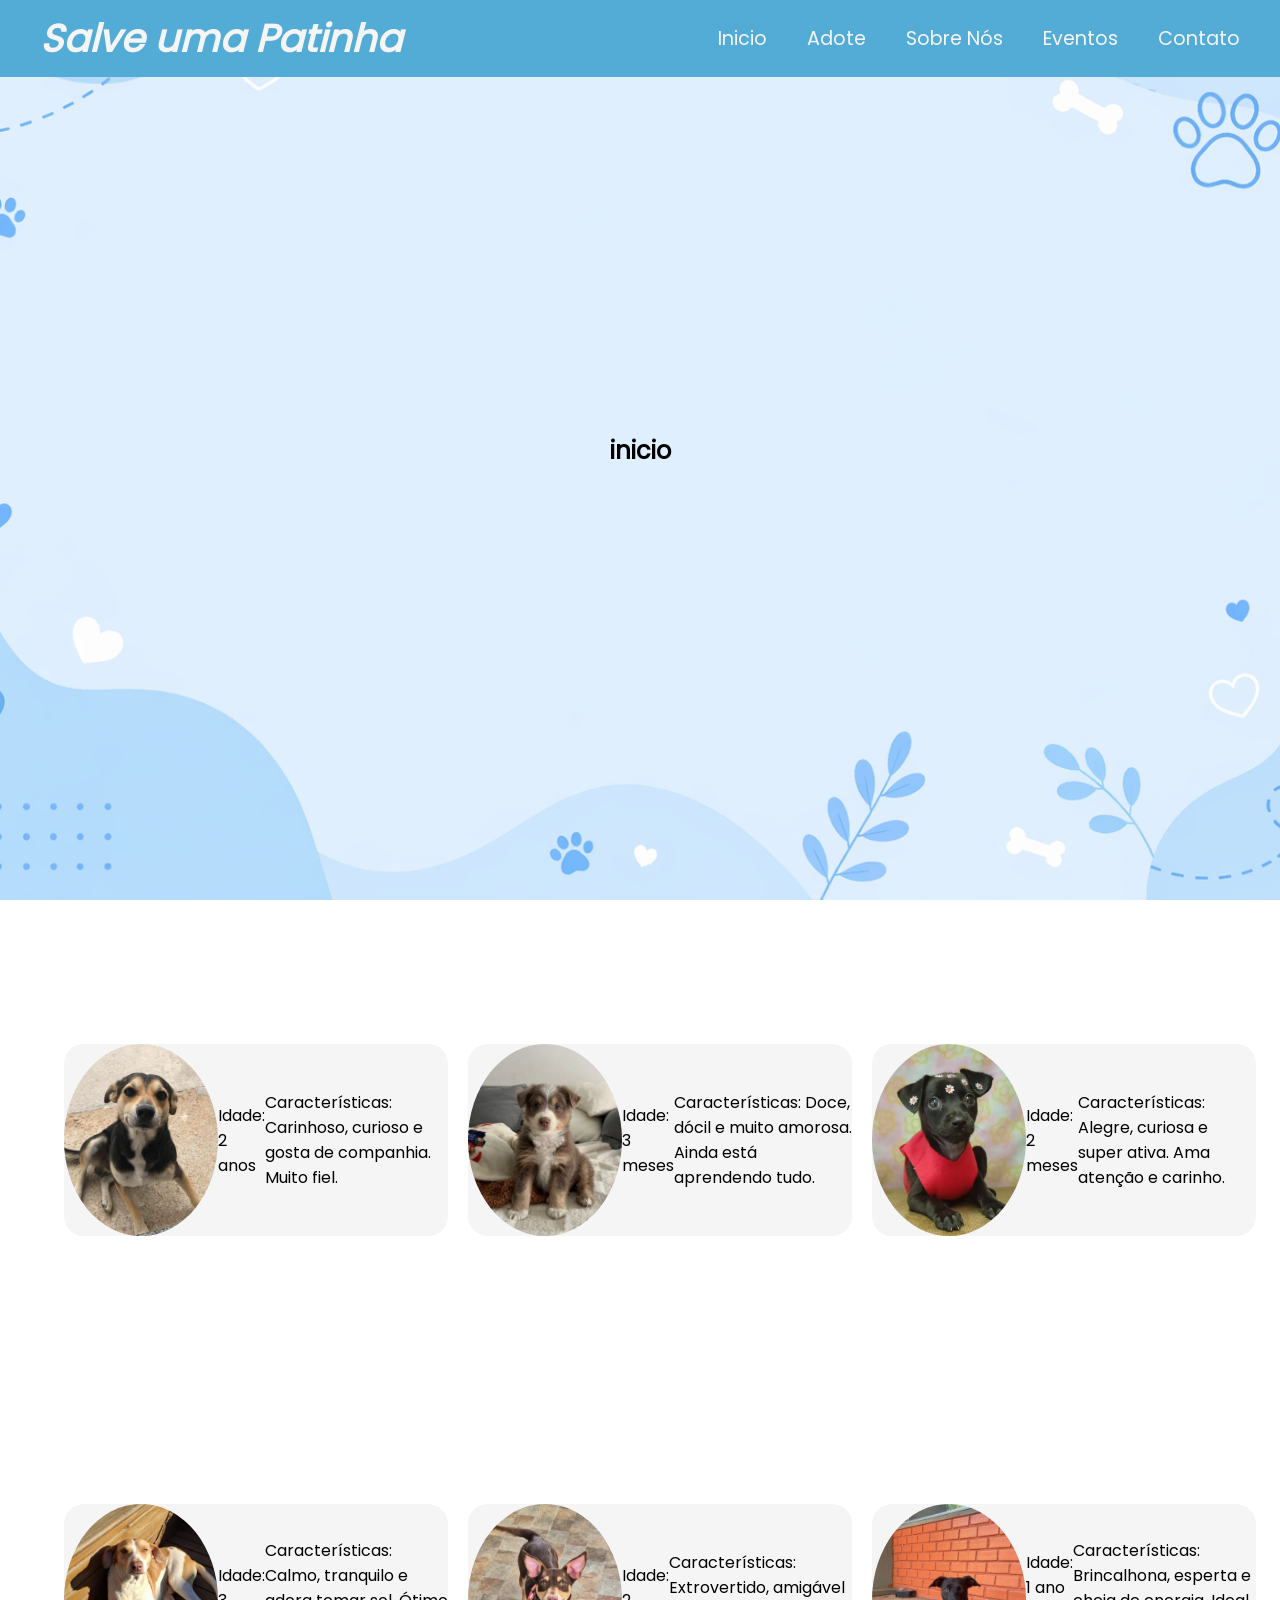
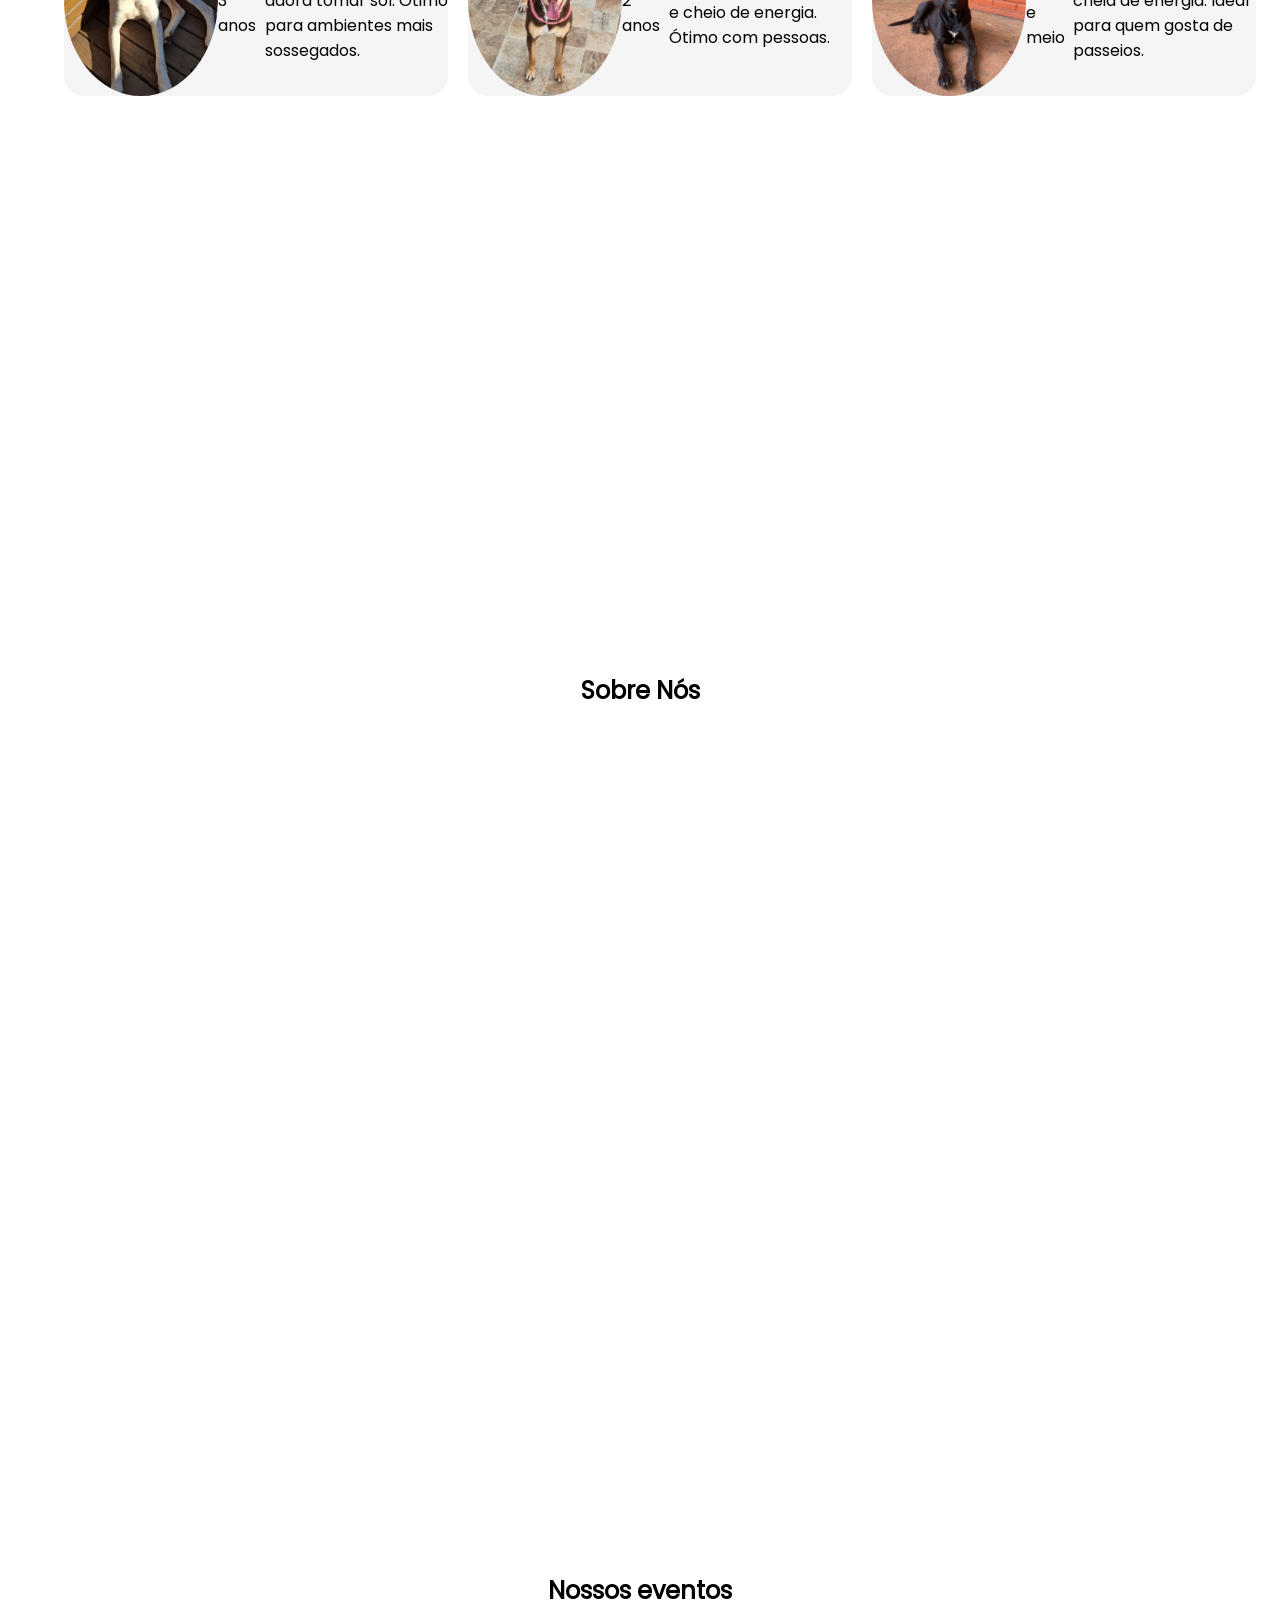
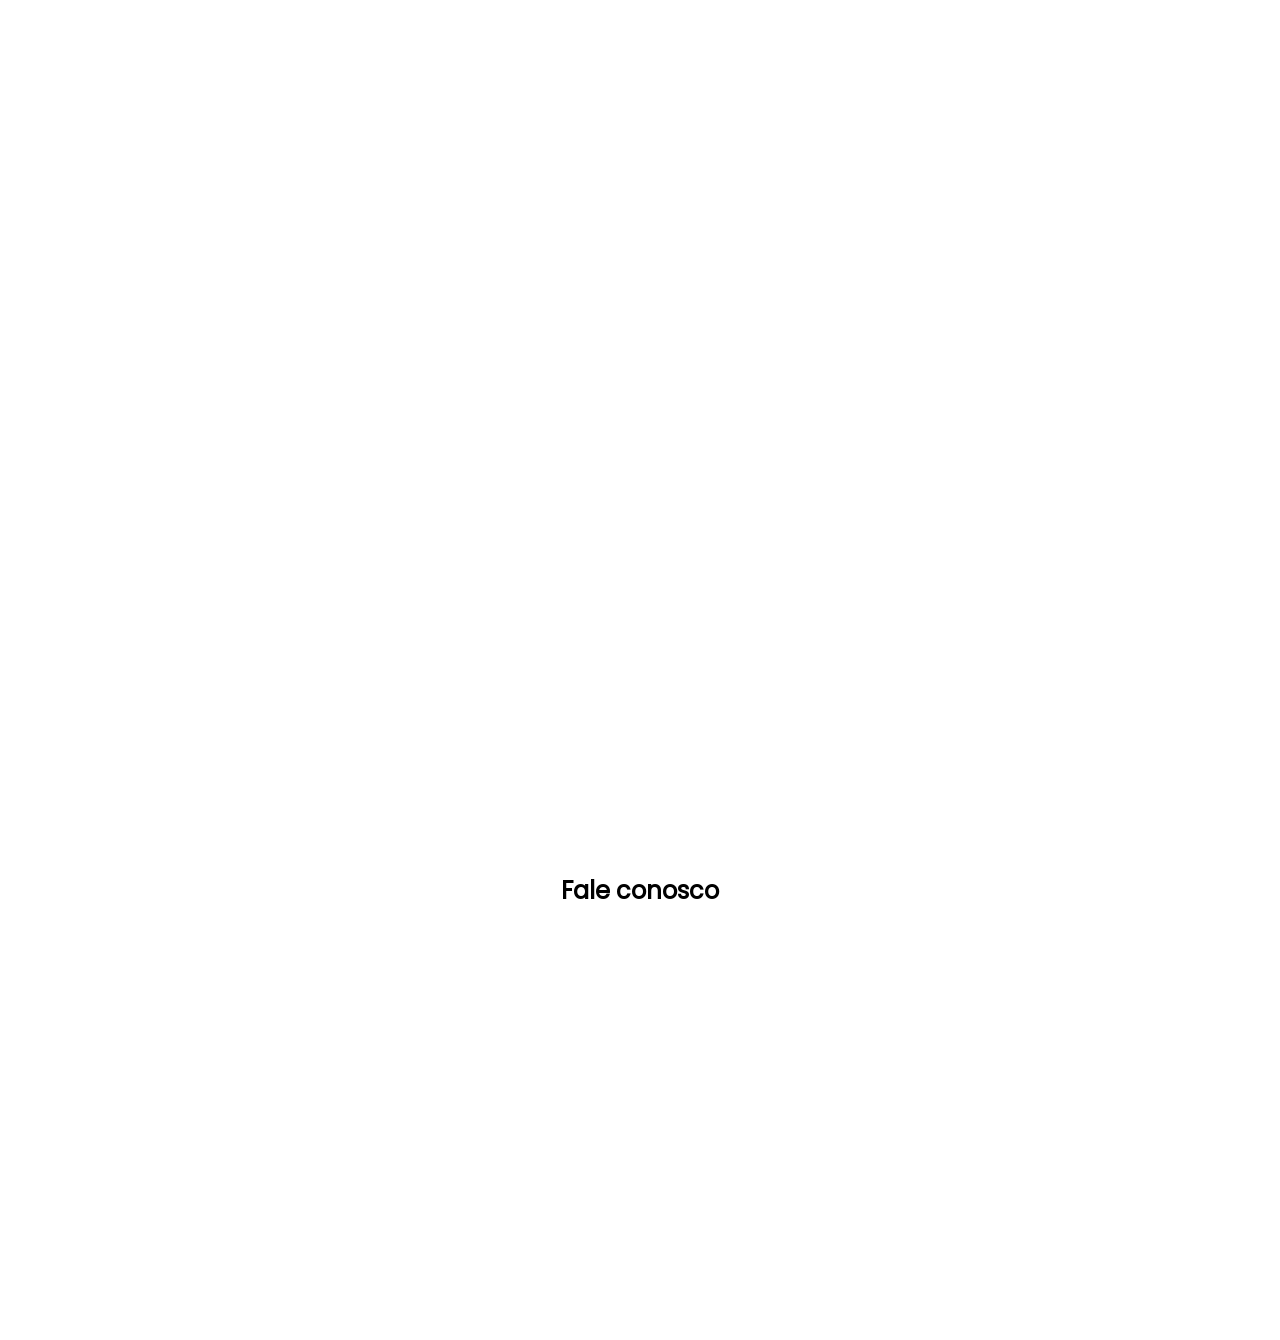
==== index.html @ a4d35fbe "primeiro commit" ====
<!DOCTYPE html>
<html lang="en">

<head>
    <meta charset="UTF-8">
    <meta name="viewport" content="width=device-width, initial-scale=1.0">
    <title>Salve uma Patinha</title>
    <link rel="stylesheet" href="style.css">
</head>

<body>
    <!--Menu de Navegação-->
    <nav>
        <div class="logo">
            <a href="#inicio">Salve uma Patinha</a>
        </div>
        <ul>
            <li><a href="#inicio">Inicio</a></li>
            <li><a href="#adote">Adote</a></li>
            <li><a href="#sobre">Sobre Nós</a></li>
            <li><a href="#eventos">Eventos</a></li>
            <li><a href="#contato">Contato</a></li>
        </ul>

    </nav>

    <!--Principal-->
    <main>
        <div class="inicio" id="inicio">
            <h2>inicio</h2>
        </div>

        <div class="adote" id="adote">
            <div class="animal"><img src="imagens/Max.jpeg" alt="Foto do animal">
                <p>Idade: 2 anos</p>
                <p>Características: Carinhoso, curioso e gosta de companhia. Muito fiel.</p>
            </div>

            <div class="animal"><img src="imagens/Mel.jpeg" alt="Foto do animal">
                <p>Idade: 3 meses</p>
                <p>Características: Doce, dócil e muito amorosa. Ainda está aprendendo tudo.</p>
            </div>

            <div class="animal"><img src="imagens/Nina.jpeg" alt="Foto do animal">
                <p>Idade: 2 meses</p>
                <p>Características: Alegre, curiosa e super ativa. Ama atenção e carinho.</p>
            </div>

            <div class="animal"><img src="imagens/Thor.jpeg" alt="Foto do animal">
                <p>Idade: 3 anos</p>
                <p>Características: Calmo, tranquilo e adora tomar sol. Ótimo para ambientes mais sossegados.</p>
            </div>

            <div class="animal"><img src="imagens/Bob.jpeg" alt="Foto do animal">
                <p>Idade: 2 anos</p>
                <p>Características: Extrovertido, amigável e cheio de energia. Ótimo com pessoas.</p>
            </div>

            <div class="animal"><img src="imagens/Luna.jpeg" alt="Foto do animal">
                <p>Idade: 1 ano e meio</p>
                <p>Características: Brincalhona, esperta e cheia de energia. Ideal para quem gosta de passeios.</p>
            </div>

        </div>

        <div class="sobre" id="sobre">
            <h2>Sobre Nós</h2>
        </div>

        <div class="eventos" id="eventos">
            <h2>Nossos eventos</h2>
        </div>

        <div class="contato" id="contato">
            <h2>Fale conosco</h2>
        </div>
    </main>
</body>

</html>
---- style.css ----
* {
    margin: 0;
    padding: 0;
    box-sizing: border-box;
}

@font-face {
    font-family: "Poppins";
    src: url(Poppins/Poppins-Regular.ttf);
}


@media (max-width: 600px) {

    nav,
    article {
        width: 100%;
        height: auto;
    }
}

html {
    scroll-behavior: smooth;
}


body {
    background-image: url(imagens/fundo.png);
    background-repeat: no-repeat;
    background-position: center;
    background-attachment: fixed;
    background-size: cover;
    scroll-behavior: smooth;
    font-family: "Poppins";
}

/*Menu de Navegação*/
.inicio,
.adote,
.sobre,
.eventos,
.contato {
    width: 100%;
    height: 100vh;
    display: flex;
    justify-content: center;
    align-items: center;
}

nav {
    width: 100%;
    display: flex;
    align-items: center;
    justify-content: space-between;
    position: fixed;
    background-color: rgb(82, 172, 214);
}

nav .logo {
    font-size: xx-large;
    font-weight: bold;
    font-style: italic;
    margin: 10px 20px;
    color: whitesmoke;

    a:hover {
        background-color: rgb(82, 172, 214);
    }
}

nav ul {
    margin: 10px 20px;
    list-style: none;
    display: flex;
}

nav a {
    padding: 5px 20px;
    text-decoration: none;
    font-size: larger;
    border-radius: 50px;
    color: whitesmoke;
}

nav a:hover {
    background-color: rgba(106, 208, 255, 0.616);
}

/*Página de adoção*/
.adote {
    display: flex;
    flex-flow: row wrap;
    justify-content: center;
    align-items: center;
    margin: 20px;
    gap: 20px;
}

.animal {
    display: flex;
    align-items: center;
    justify-content: center;
    width: 30%;
    height: auto;
    background-color: whitesmoke;
    border-radius: 20px;

    img {
        width: 40%;
        border-radius: 50%;

    }
}
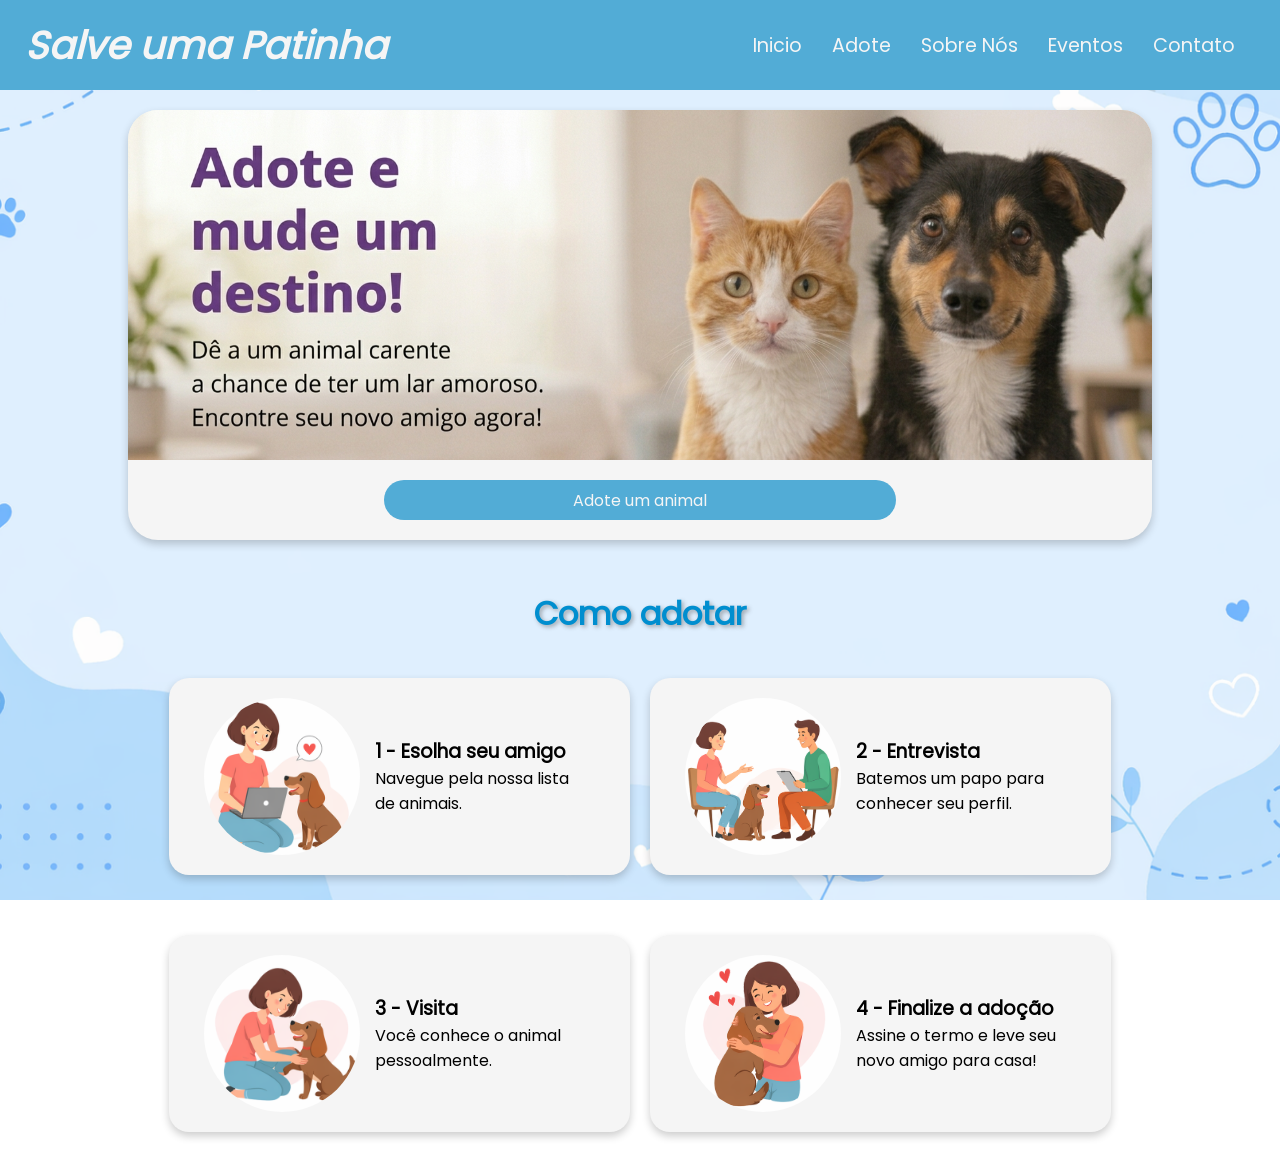
==== commit 46df9a2d: "Página inicial (cards de como adotar) e css" ====
--- a/index.html
+++ b/index.html
@@ -1,5 +1,5 @@
 <!DOCTYPE html>
-<html lang="en">
+<html lang="pt-br">
 
 <head>
     <meta charset="UTF-8">
@@ -12,67 +12,64 @@
     <!--Menu de Navegação-->
     <nav>
         <div class="logo">
-            <a href="#inicio">Salve uma Patinha</a>
+            <a href="index.html">Salve uma Patinha</a>
         </div>
         <ul>
-            <li><a href="#inicio">Inicio</a></li>
-            <li><a href="#adote">Adote</a></li>
-            <li><a href="#sobre">Sobre Nós</a></li>
-            <li><a href="#eventos">Eventos</a></li>
-            <li><a href="#contato">Contato</a></li>
+            <li><a href="index.html">Inicio</a></li>
+            <li><a href="adote.html">Adote</a></li>
+            <li><a href="sobre.html">Sobre Nós</a></li>
+            <li><a href="eventos.html">Eventos</a></li>
+            <li><a href="contato.html">Contato</a></li>
         </ul>
 
     </nav>
 
     <!--Principal-->
     <main>
-        <div class="inicio" id="inicio">
-            <h2>inicio</h2>
-        </div>
+        <div class="container">
+            <div class="capa">
+                <img src="imagens/Capa.png" alt="imagem de adoção">
 
-        <div class="adote" id="adote">
-            <div class="animal"><img src="imagens/Max.jpeg" alt="Foto do animal">
-                <p>Idade: 2 anos</p>
-                <p>Características: Carinhoso, curioso e gosta de companhia. Muito fiel.</p>
+                <a href="adote.html">Adote um animal</a>
             </div>
 
-            <div class="animal"><img src="imagens/Mel.jpeg" alt="Foto do animal">
-                <p>Idade: 3 meses</p>
-                <p>Características: Doce, dócil e muito amorosa. Ainda está aprendendo tudo.</p>
+            <!--Explicação de como adotar-->
+            <div class="como-adotar">
+                <h1 class="como-adotar-titulo">Como adotar</h1>
+
+                <div class="card">
+                    <img src="imagens/escolha-seu-amigo.png" alt="pessoa procurando um animal para adotar">
+                    <div class="card-texto">
+                        <h3>1 - Esolha seu amigo</h3>
+                        <p>Navegue pela nossa lista de animais.
+                    </div>
+                    <p>
+                </div>
+
+                <div class="card">
+                    <img src="imagens/entrevista.png" alt="pessoa sendo entrevistada para adotar um animal">
+                    <div class="card-texto">
+                        <h3>2 - Entrevista</h3>
+                        <p>Batemos um papo para conhecer seu perfil.</p>
+                    </div>
+                </div>
+
+                <div class="card">
+                    <img src="imagens/visita.png" alt="pessoa visitando animal que pretende adotar">
+                    <div class="card-texto">
+                        <h3>3 - Visita</h3>
+                        <p>Você conhece o animal pessoalmente.</p>
+                    </div>
+                </div>
+
+                <div class="card">
+                    <img src="imagens/finalize-adocao.png" alt="pessoa com seu animal adotado">
+                    <div class="card-texto">
+                        <h3>4 - Finalize a adoção</h3>
+                        <p>Assine o termo e leve seu novo amigo para casa!</p>
+                    </div>
+                </div>
             </div>
-
-            <div class="animal"><img src="imagens/Nina.jpeg" alt="Foto do animal">
-                <p>Idade: 2 meses</p>
-                <p>Características: Alegre, curiosa e super ativa. Ama atenção e carinho.</p>
-            </div>
-
-            <div class="animal"><img src="imagens/Thor.jpeg" alt="Foto do animal">
-                <p>Idade: 3 anos</p>
-                <p>Características: Calmo, tranquilo e adora tomar sol. Ótimo para ambientes mais sossegados.</p>
-            </div>
-
-            <div class="animal"><img src="imagens/Bob.jpeg" alt="Foto do animal">
-                <p>Idade: 2 anos</p>
-                <p>Características: Extrovertido, amigável e cheio de energia. Ótimo com pessoas.</p>
-            </div>
-
-            <div class="animal"><img src="imagens/Luna.jpeg" alt="Foto do animal">
-                <p>Idade: 1 ano e meio</p>
-                <p>Características: Brincalhona, esperta e cheia de energia. Ideal para quem gosta de passeios.</p>
-            </div>
-
-        </div>
-
-        <div class="sobre" id="sobre">
-            <h2>Sobre Nós</h2>
-        </div>
-
-        <div class="eventos" id="eventos">
-            <h2>Nossos eventos</h2>
-        </div>
-
-        <div class="contato" id="contato">
-            <h2>Fale conosco</h2>
         </div>
     </main>
 </body>
--- a/style.css
+++ b/style.css
@@ -8,21 +8,6 @@
     font-family: "Poppins";
     src: url(Poppins/Poppins-Regular.ttf);
 }
-
-
-@media (max-width: 600px) {
-
-    nav,
-    article {
-        width: 100%;
-        height: auto;
-    }
-}
-
-html {
-    scroll-behavior: smooth;
-}
-
 
 body {
     background-image: url(imagens/fundo.png);
@@ -30,7 +15,6 @@
     background-position: center;
     background-attachment: fixed;
     background-size: cover;
-    scroll-behavior: smooth;
     font-family: "Poppins";
 }
 
@@ -41,7 +25,7 @@
 .eventos,
 .contato {
     width: 100%;
-    height: 100vh;
+    min-height: 100vh;
     display: flex;
     justify-content: center;
     align-items: center;
@@ -49,10 +33,11 @@
 
 nav {
     width: 100%;
+    height: 10vh;
     display: flex;
     align-items: center;
     justify-content: space-between;
-    position: fixed;
+    padding: 10px;
     background-color: rgb(82, 172, 214);
 }
 
@@ -60,22 +45,18 @@
     font-size: xx-large;
     font-weight: bold;
     font-style: italic;
-    margin: 10px 20px;
     color: whitesmoke;
-
-    a:hover {
-        background-color: rgb(82, 172, 214);
-    }
 }
 
 nav ul {
     margin: 10px 20px;
     list-style: none;
     display: flex;
+    flex-wrap: wrap;
 }
 
 nav a {
-    padding: 5px 20px;
+    padding: 5px 15px;
     text-decoration: none;
     font-size: larger;
     border-radius: 50px;
@@ -86,28 +67,263 @@
     background-color: rgba(106, 208, 255, 0.616);
 }
 
-/*Página de adoção*/
-.adote {
-    display: flex;
-    flex-flow: row wrap;
-    justify-content: center;
-    align-items: center;
+main {
+    min-height: calc(100vh - 10vh);
+}
+
+/*container geral*/
+.container {
+    display: flex;
+    flex-direction: column;
+    align-items: center;
+}
+
+/*Página de Inicio*/
+.capa {
+    max-width: 80%;
+    background-color: whitesmoke;
+    display: flex;
+    align-items: center;
+    justify-content: center;
+    flex-direction: column;
+    margin-top: 20px;
+    border-radius: 30px;
+    box-shadow: 0 4px 8px rgba(0, 0, 0, 0.2);
+}
+
+.capa img {
+    max-width: 100%;
+    border-radius: 30px 30px 0 0;
+}
+
+.capa a {
+    display: flex;
+    align-items: center;
+    justify-content: center;
     margin: 20px;
+    width: 50%;
+    height: 40px;
+    text-decoration: none;
+    color: whitesmoke;
+    background-color: rgb(82, 172, 214);
+    border-radius: 30px;
+}
+
+.capa a:hover {
+    background-color: rgba(106, 208, 255, 0.758);
+}
+
+.como-adotar {
+    display: flex;
+    align-items: stretch;
+    justify-content: center;
     gap: 20px;
-}
-
-.animal {
-    display: flex;
-    align-items: center;
-    justify-content: center;
-    width: 30%;
-    height: auto;
+    flex-wrap: wrap;
+
+    max-width: 90%;
+    min-height: 320px;
+
+}
+
+.como-adotar-titulo {
+    width: 100%;
+    margin-top: 50px;
+    text-align: center;
+    font-size: xx-large;
+    font-weight: bold;
+    color: rgb(0, 142, 207);
+    text-shadow: 2px 2px 4px rgba(83, 83, 83, 0.473);
+
+}
+
+.card {
+    display: flex;
+    flex-direction: row;
+    align-items: center;
+    width: 40%;
+    background-color: whitesmoke;
+    height: 100%;
+
     background-color: whitesmoke;
     border-radius: 20px;
+    box-shadow: 0 4px 8px rgba(0, 0, 0, 0.2);
+
+    margin: 20px 0;
+    padding: 20px 3% 20px 3%;
+
+    gap: 15px;
 
     img {
         width: 40%;
+        max-width: 300px;
         border-radius: 50%;
 
+        display: block;
+        /* 🔥 ADICIONADO (centraliza melhor) */
+        margin: 0 auto;
+    }
+}
+
+.card-texto {
+    display: flex;
+    justify-content: center;
+    flex-direction: column;
+    max-width: 400px;
+    text-align: left;
+    padding-left: 0;
+}
+
+/*Página de adoção*/
+
+.titulo {
+    text-align: center;
+    font-weight: bold;
+    font-size: xxx-large;
+    color: rgb(0, 142, 207);
+    text-shadow: 2px 2px 4px rgba(83, 83, 83, 0.473);
+}
+
+.animal {
+    display: flex;
+    align-items: center;
+    justify-content: center;
+    gap: 40px;
+    flex-wrap: wrap;
+
+    width: 70%;
+    min-height: 320px;
+
+    background-color: whitesmoke;
+    border-radius: 20px;
+    box-shadow: 0 4px 8px rgba(0, 0, 0, 0.2);
+
+    margin: 20px 0;
+    padding: 40px 5%;
+
+    font-size: x-large;
+    color: rgba(36, 124, 165, 0.863);
+}
+
+.animal img {
+    width: 100%;
+    max-width: 300px;
+    border-radius: 50%;
+
+    display: block;
+    /* 🔥 ADICIONADO (centraliza melhor) */
+    margin: 0 auto;
+    /* 🔥 ADICIONADO (corrige desalinhamento) */
+}
+
+.caracteristicas {
+    max-width: 400px;
+    text-align: left;
+
+    padding-left: 0;
+    /* 🔥 ALTERADO (era 80px — causava desalinhamento) */
+}
+
+.butadotar {
+    width: 100%;
+    max-width: 200px;
+    height: 50px;
+    font-size: 100%;
+    margin-top: 20px;
+    color: whitesmoke;
+    background-color: rgb(82, 172, 214);
+    border-radius: 20px;
+    border: none;
+    cursor: pointer;
+}
+
+button:hover {
+    background-color: rgba(106, 208, 255, 0.758);
+}
+
+
+/*Página sobre*/
+.caixa {
+    display: flex;
+    flex-direction: column;
+    width: 70%;
+    height: auto;
+    margin: 20px 0;
+    padding: 20px;
+    background-color: whitesmoke;
+    border-radius: 20px;
+    box-shadow: 0 4px 8px rgba(0, 0, 0, 0.2);
+}
+
+.caixa img {
+    width: 100%;
+    margin: 20px 0;
+}
+
+.caixa ul {
+    padding: 0 20px;
+}
+
+.caixa p {
+    text-align: center;
+    font-weight: bold;
+    font-size: medium;
+    color: rgba(36, 124, 165, 0.863);
+}
+
+.caixa h1 {
+    color: rgb(0, 142, 207);
+}
+
+.caixa h2,
+.caixa h3 {
+    color: rgba(36, 124, 165, 0.863);
+}
+
+.axd {
+    display: flex;
+    justify-content: space-between;
+    align-items: center;
+    gap: 10px;
+    color: rgb(0, 142, 207);
+    font-size: 105%;
+    font-weight: bold;
+    text-decoration: overline;
+    text-shadow: 1px 1px 2px rgba(83, 83, 83, 0.473);
+}
+
+/* 🔥 RESPONSIVIDADE */
+@media (max-width: 768px) {
+
+    nav {
+        flex-direction: column;
+        height: auto;
+    }
+
+    nav ul {
+        justify-content: center;
+    }
+
+    .animal {
+        flex-direction: column;
+        text-align: center;
+        align-items: center;
+        /* 🔥 ADICIONADO (garante centralização total) */
+    }
+
+    .caracteristicas {
+        padding-left: 0;
+        text-align: center;
+    }
+
+    .capa {
+        width: 95%;
+    }
+
+    .caixa {
+        width: 90%;
+    }
+
+    .card {
+        flex-wrap: wrap
     }
 }
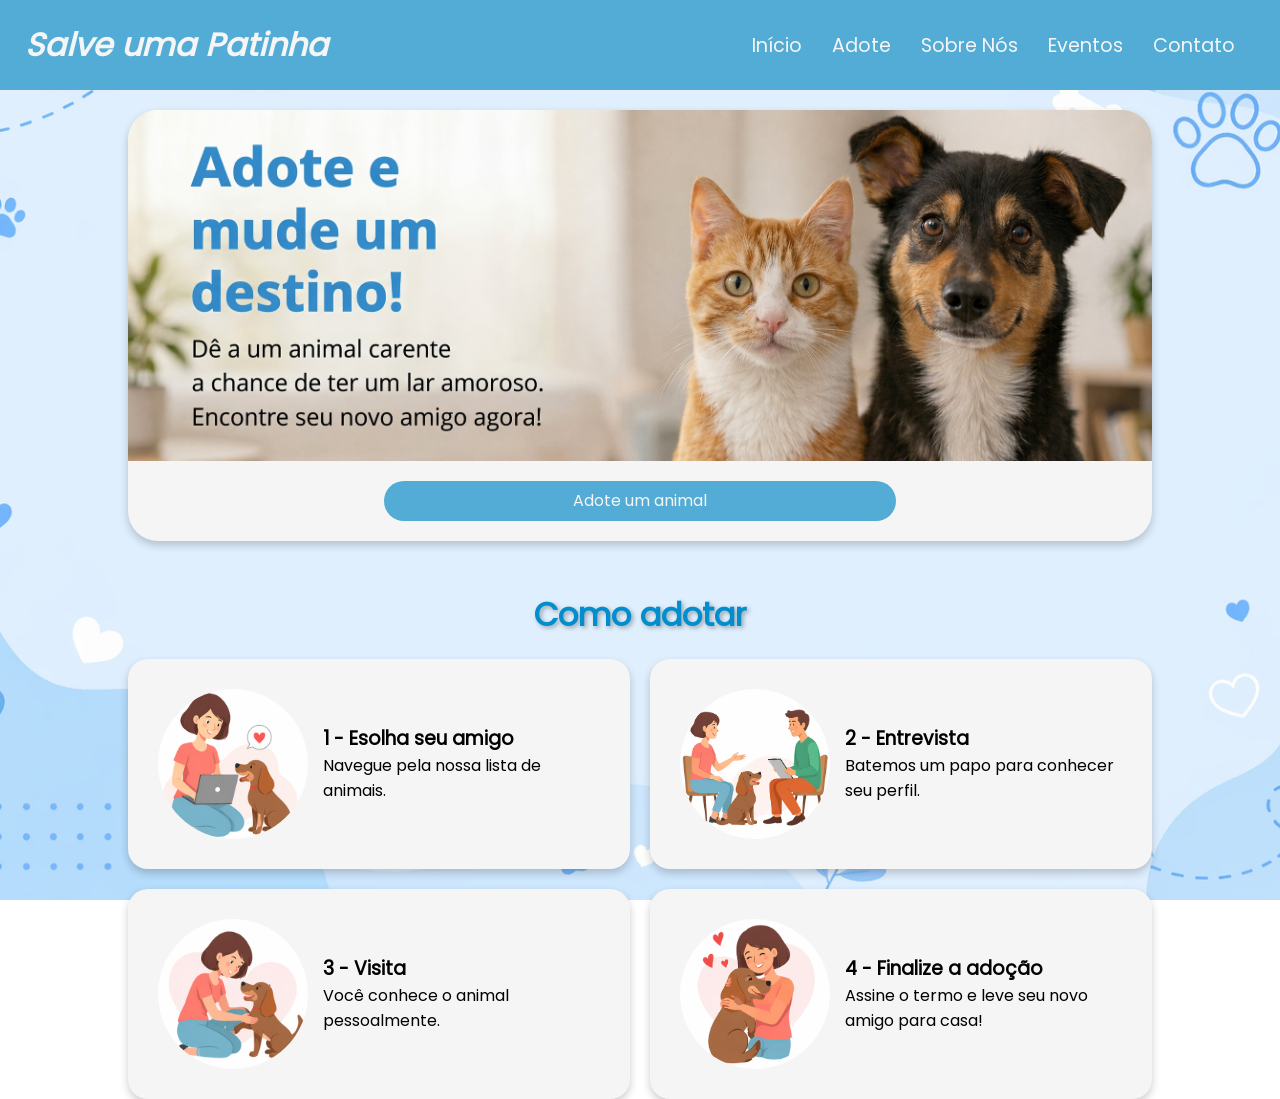
==== commit 223e2adb: "Atulização págin inicial + responsividade" ====
--- a/index.html
+++ b/index.html
@@ -11,11 +11,11 @@
 <body>
     <!--Menu de Navegação-->
     <nav>
-        <div class="logo">
-            <a href="index.html">Salve uma Patinha</a>
+        <div>
+            <a href="index.html" class="logo">Salve uma Patinha</a>
         </div>
         <ul>
-            <li><a href="index.html">Inicio</a></li>
+            <li><a href="index.html">Início</a></li>
             <li><a href="adote.html">Adote</a></li>
             <li><a href="sobre.html">Sobre Nós</a></li>
             <li><a href="eventos.html">Eventos</a></li>
@@ -41,9 +41,8 @@
                     <img src="imagens/escolha-seu-amigo.png" alt="pessoa procurando um animal para adotar">
                     <div class="card-texto">
                         <h3>1 - Esolha seu amigo</h3>
-                        <p>Navegue pela nossa lista de animais.
+                        <p>Navegue pela nossa lista de animais.</p>
                     </div>
-                    <p>
                 </div>
 
                 <div class="card">
--- a/style.css
+++ b/style.css
@@ -46,6 +46,12 @@
     font-weight: bold;
     font-style: italic;
     color: whitesmoke;
+    border: none;
+
+}
+
+nav .logo:hover {
+    background: none;
 }
 
 nav ul {
@@ -100,6 +106,8 @@
     display: flex;
     align-items: center;
     justify-content: center;
+    text-align: center;
+    white-space: nowrap;
     margin: 20px;
     width: 50%;
     height: 40px;
@@ -113,19 +121,20 @@
     background-color: rgba(106, 208, 255, 0.758);
 }
 
+/* 🔥 ALTERADO PARA GRID */
 .como-adotar {
-    display: flex;
-    align-items: stretch;
-    justify-content: center;
+    display: grid;
+    grid-template-columns: repeat(2, 1fr);
+    /* 2 colunas */
     gap: 20px;
-    flex-wrap: wrap;
-
-    max-width: 90%;
-    min-height: 320px;
-
-}
-
+
+    max-width: 80%;
+}
+
+/* 🔥 GARANTE QUE O TÍTULO OCUPE A LINHA TODA */
 .como-adotar-titulo {
+    grid-column: 1 / -1;
+
     width: 100%;
     margin-top: 50px;
     text-align: center;
@@ -133,35 +142,34 @@
     font-weight: bold;
     color: rgb(0, 142, 207);
     text-shadow: 2px 2px 4px rgba(83, 83, 83, 0.473);
-
 }
 
 .card {
     display: flex;
     flex-direction: row;
     align-items: center;
-    width: 40%;
+    width: 100%;
     background-color: whitesmoke;
-    height: 100%;
-
-    background-color: whitesmoke;
+
     border-radius: 20px;
     box-shadow: 0 4px 8px rgba(0, 0, 0, 0.2);
 
-    margin: 20px 0;
-    padding: 20px 3% 20px 3%;
+    padding: 30px;
 
     gap: 15px;
-
-    img {
-        width: 40%;
-        max-width: 300px;
-        border-radius: 50%;
-
-        display: block;
-        /* 🔥 ADICIONADO (centraliza melhor) */
-        margin: 0 auto;
-    }
+}
+
+.card img {
+    width: 150px;
+    /* 🔥 ALTERADO (evita bagunçar o layout) */
+    height: 150px;
+    /* 🔥 ADICIONADO */
+    object-fit: cover;
+    /* 🔥 ADICIONADO */
+    border-radius: 50%;
+
+    display: block;
+    margin: 0 auto;
 }
 
 .card-texto {
@@ -240,12 +248,11 @@
     background-color: rgba(106, 208, 255, 0.758);
 }
 
-
 /*Página sobre*/
 .caixa {
     display: flex;
     flex-direction: column;
-    width: 70%;
+    width: 60%;
     height: auto;
     margin: 20px 0;
     padding: 20px;
@@ -294,6 +301,7 @@
 /* 🔥 RESPONSIVIDADE */
 @media (max-width: 768px) {
 
+    /*menu de navegação*/
     nav {
         flex-direction: column;
         height: auto;
@@ -303,6 +311,32 @@
         justify-content: center;
     }
 
+    /*Página de início*/
+    .capa {
+        width: 95%;
+    }
+
+    .capa a {
+        padding: 0 90px 0 90px;
+    }
+
+    /* 🔥 GRID RESPONSIVO (1 coluna no celular) */
+    .como-adotar {
+        grid-template-columns: 1fr;
+    }
+
+    .card {
+        padding: 20px;
+        flex-wrap: wrap;
+    }
+
+    .card img {
+        height: 80px;
+        width: 80px;
+    }
+
+
+    /*Página de adoção*/
     .animal {
         flex-direction: column;
         text-align: center;
@@ -315,15 +349,22 @@
         text-align: center;
     }
 
-    .capa {
-        width: 95%;
-    }
-
+
+    /*Página sobre*/
     .caixa {
-        width: 90%;
-    }
-
-    .card {
-        flex-wrap: wrap
+        width: 80%;
+    }
+
+    .caixa h1 {
+        font-size: x-large;
+        text-align: center;
+    }
+
+    .caixa h2 {
+        font-size: large;
+    }
+
+    .caixa h3 {
+        font-size: medium;
     }
 }
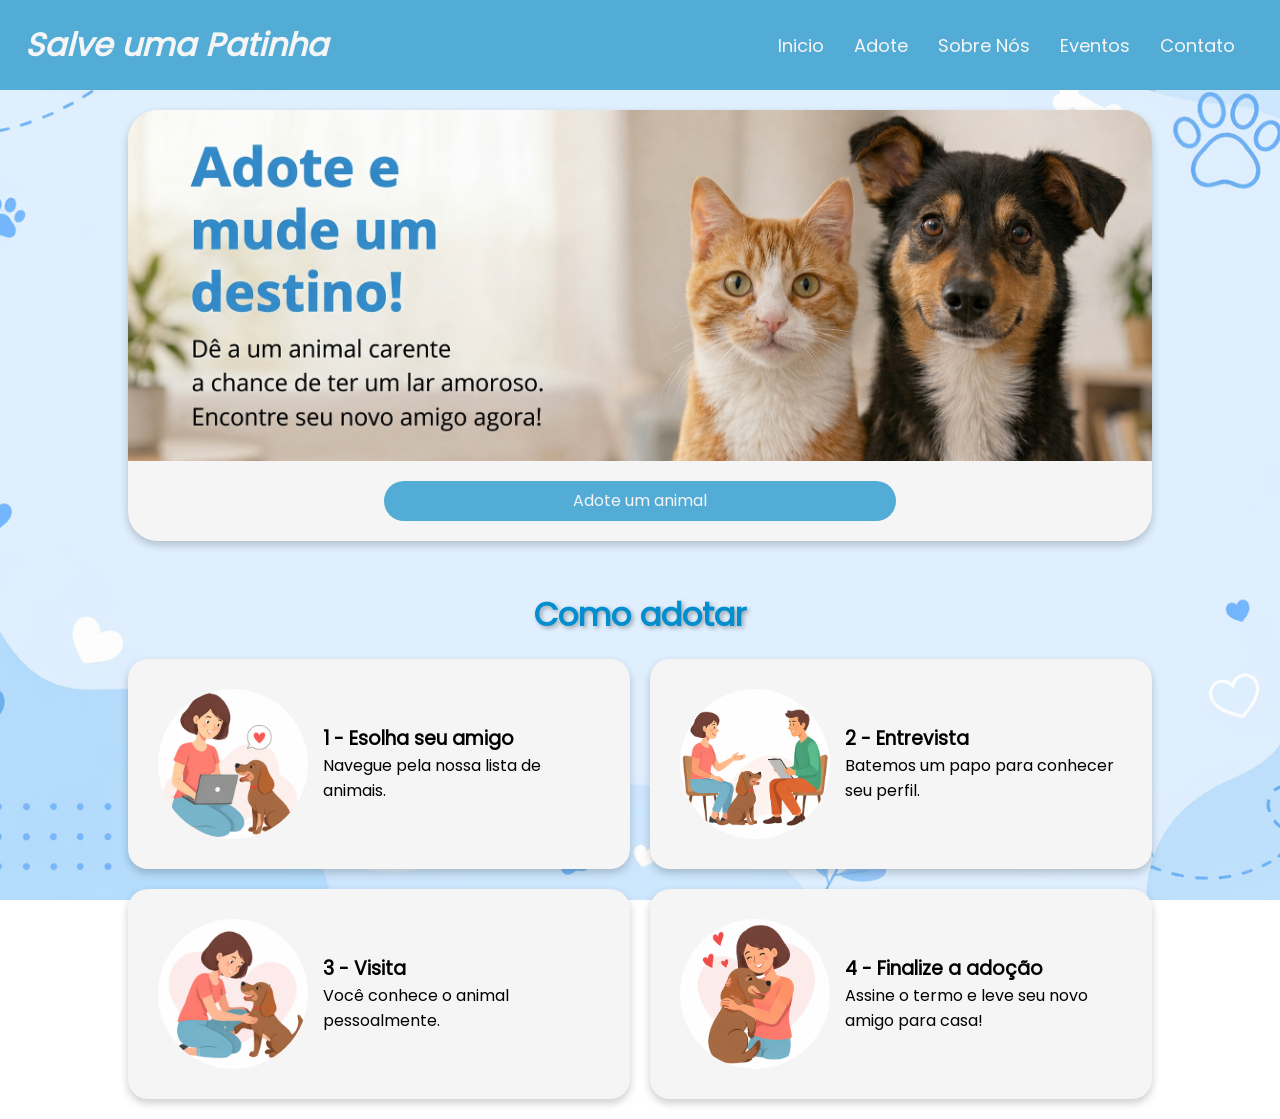
==== commit 3f0c02dd: "Atualização CSS + responsividade e criação do menu lateralpara mobile" ====
--- a/index.html
+++ b/index.html
@@ -15,12 +15,24 @@
             <a href="index.html" class="logo">Salve uma Patinha</a>
         </div>
         <ul>
-            <li><a href="index.html">Início</a></li>
+            <li onclick="abrirMenu()" class="esconder-pc"><a href="#" class="icone">&#9776;</a></li>
+            <li class="esconder-mobile"><a href="index.html">Inicio</a></li>
+            <li class="esconder-mobile"><a href="adote.html">Adote</a></li>
+            <li class="esconder-mobile"><a href="sobre.html">Sobre Nós</a></li>
+            <li class="esconder-mobile"><a href="eventos.html">Eventos</a></li>
+            <li class="esconder-mobile"><a href="contato.html">Contato</a></li>
+        </ul>
+
+        <!--Menu Mobile-->
+        <ul class="menu-lateral">
+            <li onclick="fecharMenu()"><a href="#" class="icone">&#10006;</a></li>
+            <li><a href="index.html">Inicio</a></li>
             <li><a href="adote.html">Adote</a></li>
             <li><a href="sobre.html">Sobre Nós</a></li>
             <li><a href="eventos.html">Eventos</a></li>
             <li><a href="contato.html">Contato</a></li>
         </ul>
+        <script src="script.js"></script>
 
     </nav>
 
--- a/style.css
+++ b/style.css
@@ -2,11 +2,17 @@
     margin: 0;
     padding: 0;
     box-sizing: border-box;
+    font-family: "Poppins", 'Times New Roman', Times, serif;
 }
 
 @font-face {
     font-family: "Poppins";
     src: url(Poppins/Poppins-Regular.ttf);
+}
+
+/* 🔥 CONTROLE GLOBAL DE TEXTO */
+html {
+    font-size: 16px;
 }
 
 body {
@@ -15,7 +21,6 @@
     background-position: center;
     background-attachment: fixed;
     background-size: cover;
-    font-family: "Poppins";
 }
 
 /*Menu de Navegação*/
@@ -25,7 +30,7 @@
 .eventos,
 .contato {
     width: 100%;
-    min-height: 100vh;
+    min-height: 100dvh;
     display: flex;
     justify-content: center;
     align-items: center;
@@ -33,21 +38,20 @@
 
 nav {
     width: 100%;
-    height: 10vh;
+    height: 10dvh;
     display: flex;
     align-items: center;
     justify-content: space-between;
-    padding: 10px;
+    padding: 0.625rem;
     background-color: rgb(82, 172, 214);
 }
 
 nav .logo {
-    font-size: xx-large;
+    font-size: 2rem;
     font-weight: bold;
     font-style: italic;
     color: whitesmoke;
     border: none;
-
 }
 
 nav .logo:hover {
@@ -55,16 +59,16 @@
 }
 
 nav ul {
-    margin: 10px 20px;
+    margin: 0.625rem 1.25rem;
     list-style: none;
     display: flex;
     flex-wrap: wrap;
 }
 
 nav a {
-    padding: 5px 15px;
+    padding: 0.3125rem 0.9375rem;
     text-decoration: none;
-    font-size: larger;
+    font-size: 1.125rem;
     border-radius: 50px;
     color: whitesmoke;
 }
@@ -73,9 +77,48 @@
     background-color: rgba(106, 208, 255, 0.616);
 }
 
+nav a:active {
+    color: rgb(82, 172, 214);
+    background-color: whitesmoke;
+}
+
 main {
-    min-height: calc(100vh - 10vh);
-}
+    min-height: calc(100dvh - 10dvh);
+}
+
+/*Menu mobile*/
+.menu-lateral {
+    position: fixed;
+    top: 0;
+    right: 0;
+    height: 100dvh;
+    width: 15.625rem;
+    z-index: 999;
+    background-color: rgba(82, 172, 214, 0.644);
+    box-shadow: -0.625rem 0 0.625rem rgba(0, 0, 0, 0.1);
+    display: none;
+    flex-direction: column;
+    align-items: flex-start;
+    justify-content: flex-start;
+    backdrop-filter: blur(0.625rem);
+    padding: 0.625rem 0.3125rem;
+    margin: 0;
+    gap: 0.625rem;
+
+    a {
+        color: whitesmoke;
+    }
+
+    a:active {
+        color: rgb(82, 172, 214);
+        background-color: whitesmoke;
+    }
+}
+
+.icone {
+    font-size: 2rem;
+}
+
 
 /*container geral*/
 .container {
@@ -92,14 +135,14 @@
     align-items: center;
     justify-content: center;
     flex-direction: column;
-    margin-top: 20px;
-    border-radius: 30px;
-    box-shadow: 0 4px 8px rgba(0, 0, 0, 0.2);
+    margin-top: 1.25rem;
+    border-radius: 1.875rem;
+    box-shadow: 0 0.25rem 0.5rem rgba(0, 0, 0, 0.2);
 }
 
 .capa img {
     max-width: 100%;
-    border-radius: 30px 30px 0 0;
+    border-radius: 1.875rem 1.875rem 0 0;
 }
 
 .capa a {
@@ -108,40 +151,43 @@
     justify-content: center;
     text-align: center;
     white-space: nowrap;
-    margin: 20px;
+    margin: 1.25rem 0;
     width: 50%;
-    height: 40px;
+    height: 2.5rem;
     text-decoration: none;
     color: whitesmoke;
     background-color: rgb(82, 172, 214);
-    border-radius: 30px;
+    border-radius: 1.875rem;
 }
 
 .capa a:hover {
     background-color: rgba(106, 208, 255, 0.758);
 }
 
+.capa a:active {
+    background-color: rgb(70, 148, 184);
+}
+
 /* 🔥 ALTERADO PARA GRID */
+/*container*/
 .como-adotar {
     display: grid;
     grid-template-columns: repeat(2, 1fr);
-    /* 2 colunas */
-    gap: 20px;
-
+    gap: 1.25rem;
+    margin-bottom: 1.25rem;
     max-width: 80%;
 }
 
 /* 🔥 GARANTE QUE O TÍTULO OCUPE A LINHA TODA */
 .como-adotar-titulo {
     grid-column: 1 / -1;
-
-    width: 100%;
-    margin-top: 50px;
+    width: 100%;
+    margin-top: 3.125rem;
     text-align: center;
-    font-size: xx-large;
+    font-size: 2rem;
     font-weight: bold;
     color: rgb(0, 142, 207);
-    text-shadow: 2px 2px 4px rgba(83, 83, 83, 0.473);
+    text-shadow: 0.125rem 0.125rem 0.25rem rgba(83, 83, 83, 0.473);
 }
 
 .card {
@@ -150,24 +196,17 @@
     align-items: center;
     width: 100%;
     background-color: whitesmoke;
-
-    border-radius: 20px;
-    box-shadow: 0 4px 8px rgba(0, 0, 0, 0.2);
-
-    padding: 30px;
-
-    gap: 15px;
+    border-radius: 1.25rem;
+    box-shadow: 0 0.25rem 0.5rem rgba(0, 0, 0, 0.2);
+    padding: 1.875rem;
+    gap: 0.9375rem;
 }
 
 .card img {
-    width: 150px;
-    /* 🔥 ALTERADO (evita bagunçar o layout) */
-    height: 150px;
-    /* 🔥 ADICIONADO */
+    width: 9.375rem;
+    height: 9.375rem;
     object-fit: cover;
-    /* 🔥 ADICIONADO */
     border-radius: 50%;
-
     display: block;
     margin: 0 auto;
 }
@@ -176,9 +215,8 @@
     display: flex;
     justify-content: center;
     flex-direction: column;
-    max-width: 400px;
+    max-width: 25rem;
     text-align: left;
-    padding-left: 0;
 }
 
 /*Página de adoção*/
@@ -186,66 +224,61 @@
 .titulo {
     text-align: center;
     font-weight: bold;
-    font-size: xxx-large;
+    font-size: 2.5rem;
+    margin-top: 2rem;
     color: rgb(0, 142, 207);
-    text-shadow: 2px 2px 4px rgba(83, 83, 83, 0.473);
+    text-shadow: 0.125rem 0.125rem 0.25rem rgba(83, 83, 83, 0.473);
 }
 
 .animal {
     display: flex;
     align-items: center;
     justify-content: center;
-    gap: 40px;
+    gap: 2.5rem;
     flex-wrap: wrap;
-
     width: 70%;
-    min-height: 320px;
-
+    min-height: 20rem;
     background-color: whitesmoke;
-    border-radius: 20px;
-    box-shadow: 0 4px 8px rgba(0, 0, 0, 0.2);
-
-    margin: 20px 0;
-    padding: 40px 5%;
-
-    font-size: x-large;
+    border-radius: 1.25rem;
+    box-shadow: 0 0.25rem 0.5rem rgba(0, 0, 0, 0.2);
+    margin: 1.25rem 0;
+    padding: 2.5rem 5%;
+    font-size: 1.25rem;
     color: rgba(36, 124, 165, 0.863);
 }
 
 .animal img {
     width: 100%;
-    max-width: 300px;
+    max-width: 18.75rem;
     border-radius: 50%;
-
     display: block;
-    /* 🔥 ADICIONADO (centraliza melhor) */
     margin: 0 auto;
-    /* 🔥 ADICIONADO (corrige desalinhamento) */
 }
 
 .caracteristicas {
-    max-width: 400px;
+    max-width: 25rem;
     text-align: left;
-
-    padding-left: 0;
-    /* 🔥 ALTERADO (era 80px — causava desalinhamento) */
 }
 
 .butadotar {
     width: 100%;
-    max-width: 200px;
-    height: 50px;
-    font-size: 100%;
-    margin-top: 20px;
+    max-width: 12.5rem;
+    height: 3.125rem;
+    font-size: 1rem;
+    margin-top: 1.25rem;
     color: whitesmoke;
     background-color: rgb(82, 172, 214);
-    border-radius: 20px;
+    border-radius: 1.25rem;
     border: none;
     cursor: pointer;
 }
 
-button:hover {
+.butadotar:hover {
     background-color: rgba(106, 208, 255, 0.758);
+}
+
+.butadotar:active {
+    background-color: rgb(70, 148, 184);
 }
 
 /*Página sobre*/
@@ -253,36 +286,42 @@
     display: flex;
     flex-direction: column;
     width: 60%;
-    height: auto;
-    margin: 20px 0;
-    padding: 20px;
+    margin: 1.25rem;
+    padding: 1.25rem;
     background-color: whitesmoke;
+    border-radius: 1.25rem;
+    box-shadow: 0 0.25rem 0.5rem rgba(0, 0, 0, 0.2);
+}
+
+.caixa img {
+    width: 100%;
+    margin: 1.25rem 0;
     border-radius: 20px;
-    box-shadow: 0 4px 8px rgba(0, 0, 0, 0.2);
-}
-
-.caixa img {
-    width: 100%;
-    margin: 20px 0;
 }
 
 .caixa ul {
-    padding: 0 20px;
+    padding: 0 1.25rem;
 }
 
 .caixa p {
     text-align: center;
     font-weight: bold;
-    font-size: medium;
+    font-size: 1rem;
     color: rgba(36, 124, 165, 0.863);
 }
 
 .caixa h1 {
+    font-size: 2rem;
     color: rgb(0, 142, 207);
 }
 
-.caixa h2,
+.caixa h2 {
+    font-size: 1.5rem;
+    color: rgba(36, 124, 165, 0.863);
+}
+
 .caixa h3 {
+    font-size: 1.2rem;
     color: rgba(36, 124, 165, 0.863);
 }
 
@@ -290,25 +329,37 @@
     display: flex;
     justify-content: space-between;
     align-items: center;
-    gap: 10px;
+    gap: 0.625rem;
     color: rgb(0, 142, 207);
-    font-size: 105%;
+    font-size: 0.9rem;
     font-weight: bold;
-    text-decoration: overline;
-    text-shadow: 1px 1px 2px rgba(83, 83, 83, 0.473);
+    text-shadow: 0.0625rem 0.0625rem 0.125rem rgba(83, 83, 83, 0.473);
 }
 
 /* 🔥 RESPONSIVIDADE */
-@media (max-width: 768px) {
+@media (max-width: 880px) {
+
+    /* 🔥 DIMINUI TUDO AUTOMATICAMENTE */
+    html {
+        font-size: 13px;
+    }
 
     /*menu de navegação*/
     nav {
-        flex-direction: column;
-        height: auto;
+        flex-direction: row;
+        height: 10dvh;
     }
 
     nav ul {
         justify-content: center;
+    }
+
+    nav .logo {
+        font-size: 1.6rem;
+    }
+
+    .esconder-mobile {
+        display: none;
     }
 
     /*Página de início*/
@@ -317,7 +368,7 @@
     }
 
     .capa a {
-        padding: 0 90px 0 90px;
+        padding: 0 5rem;
     }
 
     /* 🔥 GRID RESPONSIVO (1 coluna no celular) */
@@ -326,29 +377,30 @@
     }
 
     .card {
-        padding: 20px;
+        padding: 1.25rem;
         flex-wrap: wrap;
     }
 
     .card img {
-        height: 80px;
-        width: 80px;
-    }
-
+        height: 5rem;
+        width: 5rem;
+    }
 
     /*Página de adoção*/
+
+    .titulo {
+        font-size: 2.2rem;
+    }
+
     .animal {
         flex-direction: column;
         text-align: center;
         align-items: center;
-        /* 🔥 ADICIONADO (garante centralização total) */
     }
 
     .caracteristicas {
-        padding-left: 0;
         text-align: center;
     }
-
 
     /*Página sobre*/
     .caixa {
@@ -356,15 +408,28 @@
     }
 
     .caixa h1 {
-        font-size: x-large;
+        font-size: 1.5rem;
+        color: rgb(0, 142, 207);
+    }
+
+    .caixa h2 {
+        font-size: 1.3rem;
+        color: rgba(36, 124, 165, 0.863);
+    }
+
+    .caixa h3 {
+        font-size: 1rem;
+        color: rgba(36, 124, 165, 0.863);
+    }
+
+    .axd {
+        font-size: 0.8rem;
         text-align: center;
     }
-
-    .caixa h2 {
-        font-size: large;
-    }
-
-    .caixa h3 {
-        font-size: medium;
+}
+
+@media (min-width:881px) {
+    .esconder-pc {
+        display: none;
     }
 }
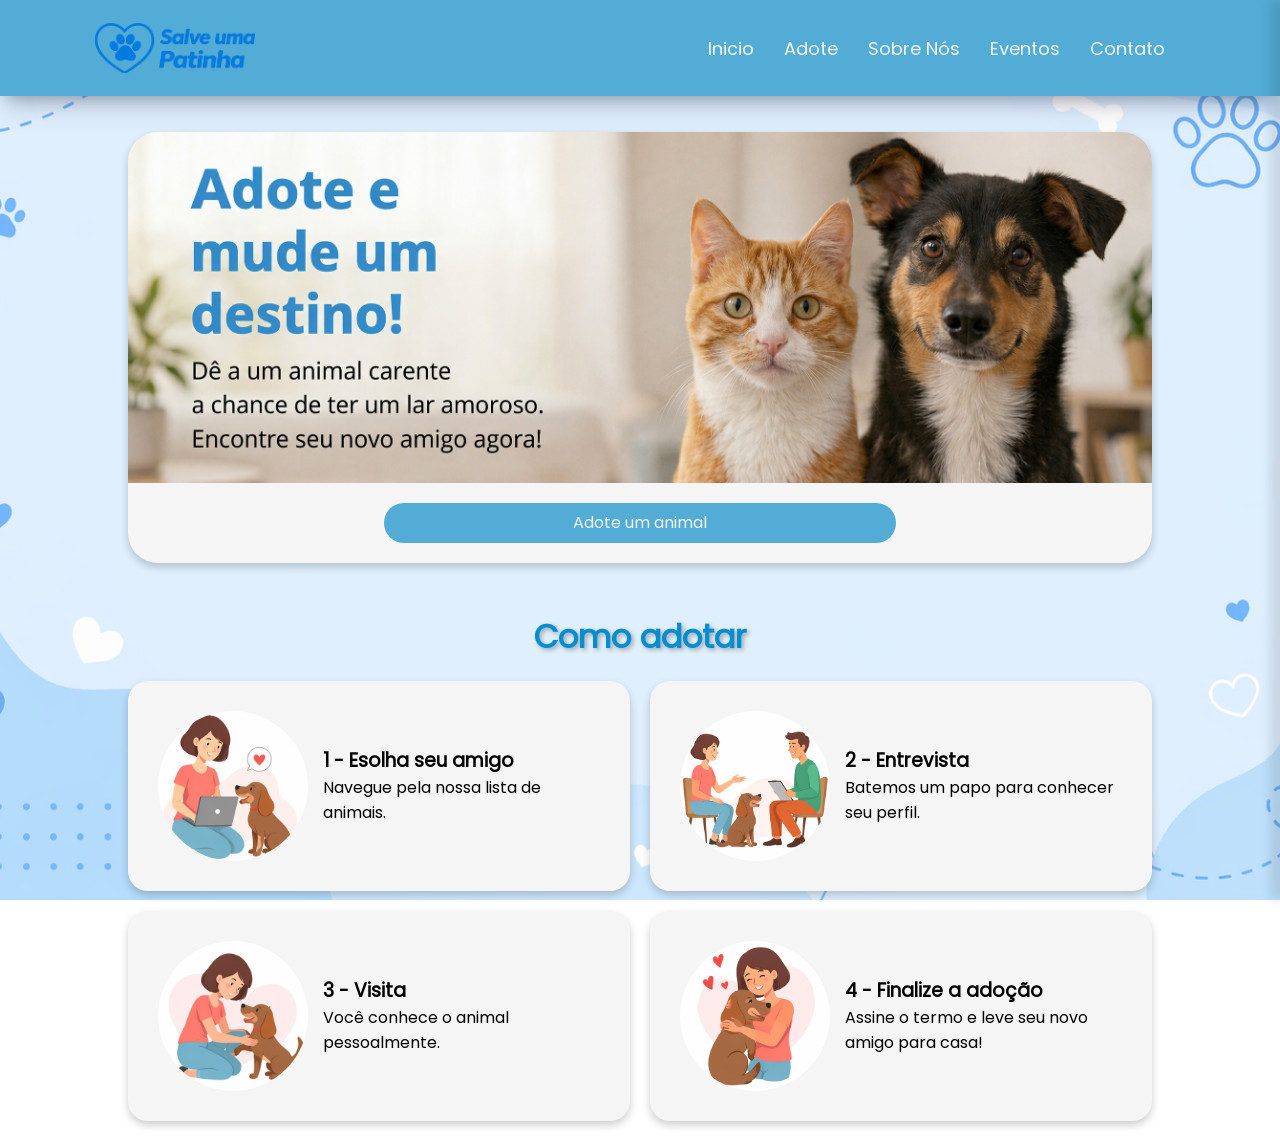
==== commit 963a1cae: "Animação menu lateral - mobile" ====
--- a/index.html
+++ b/index.html
@@ -4,6 +4,7 @@
 <head>
     <meta charset="UTF-8">
     <meta name="viewport" content="width=device-width, initial-scale=1.0">
+    <link rel="icon" type="image/x-icon" href="imagens/Logo.png">
     <title>Salve uma Patinha</title>
     <link rel="stylesheet" href="style.css">
 </head>
@@ -12,7 +13,7 @@
     <!--Menu de Navegação-->
     <nav>
         <div>
-            <a href="index.html" class="logo">Salve uma Patinha</a>
+            <a href="index.html" class="logo"><img src="imagens/Logo Completa.png" alt="logo da página"></a>
         </div>
         <ul>
             <li onclick="abrirMenu()" class="esconder-pc"><a href="#" class="icone">&#9776;</a></li>
--- a/style.css
+++ b/style.css
@@ -10,7 +10,7 @@
     src: url(Poppins/Poppins-Regular.ttf);
 }
 
-/* 🔥 CONTROLE GLOBAL DE TEXTO */
+/* CONTROLE GLOBAL DE TEXTO */
 html {
     font-size: 16px;
 }
@@ -24,17 +24,6 @@
 }
 
 /*Menu de Navegação*/
-.inicio,
-.adote,
-.sobre,
-.eventos,
-.contato {
-    width: 100%;
-    min-height: 100dvh;
-    display: flex;
-    justify-content: center;
-    align-items: center;
-}
 
 nav {
     width: 100%;
@@ -42,16 +31,20 @@
     display: flex;
     align-items: center;
     justify-content: space-between;
-    padding: 0.625rem;
+    padding: 3rem 5rem;
+    margin-bottom: 1rem;
     background-color: rgb(82, 172, 214);
+    box-shadow: rgba(50, 50, 93, 0.25) 0px 13px 27px -5px, rgba(0, 0, 0, 0.3) 0px 8px 16px -8px;
 }
 
 nav .logo {
-    font-size: 2rem;
-    font-weight: bold;
-    font-style: italic;
-    color: whitesmoke;
-    border: none;
+    display: flex;
+    align-items: center;
+    justify-content: center;
+
+    img {
+        width: 10rem;
+    }
 }
 
 nav .logo:hover {
@@ -91,20 +84,32 @@
     position: fixed;
     top: 0;
     right: 0;
+
     height: 100dvh;
     width: 15.625rem;
+
     z-index: 999;
+
     background-color: rgba(82, 172, 214, 0.644);
     box-shadow: -0.625rem 0 0.625rem rgba(0, 0, 0, 0.1);
-    display: none;
+
+    display: flex;
     flex-direction: column;
     align-items: flex-start;
     justify-content: flex-start;
+
     backdrop-filter: blur(0.625rem);
+
     padding: 0.625rem 0.3125rem;
     margin: 0;
     gap: 0.625rem;
 
+    /* MENU ESCONDIDO */
+    transform: translateX(100%);
+
+    /* ANIMAÇÃO */
+    transition: transform 0.5s cubic-bezier(0.22, 1, 0.36, 1);
+
     a {
         color: whitesmoke;
     }
@@ -113,6 +118,10 @@
         color: rgb(82, 172, 214);
         background-color: whitesmoke;
     }
+}
+
+.menu-lateral.abrir {
+    transform: translateX(0);
 }
 
 .icone {
@@ -168,7 +177,6 @@
     background-color: rgb(70, 148, 184);
 }
 
-/* 🔥 ALTERADO PARA GRID */
 /*container*/
 .como-adotar {
     display: grid;
@@ -178,7 +186,7 @@
     max-width: 80%;
 }
 
-/* 🔥 GARANTE QUE O TÍTULO OCUPE A LINHA TODA */
+
 .como-adotar-titulo {
     grid-column: 1 / -1;
     width: 100%;
@@ -336,10 +344,272 @@
     text-shadow: 0.0625rem 0.0625rem 0.125rem rgba(83, 83, 83, 0.473);
 }
 
-/* 🔥 RESPONSIVIDADE */
+/*Página de eventos*/
+.capa-evento {
+    max-width: 80%;
+    background-color: whitesmoke;
+    display: flex;
+    align-items: center;
+    justify-content: center;
+    flex-direction: column;
+    margin-top: 1.25rem;
+    border-radius: 1.875rem;
+    box-shadow: 0 0.25rem 0.5rem rgba(0, 0, 0, 0.2);
+}
+
+.capa-evento img {
+    max-width: 100%;
+    border-radius: 1.875rem 1.875rem 0 0;
+}
+
+.capa-evento a {
+    display: flex;
+    align-items: center;
+    justify-content: center;
+    text-align: center;
+    white-space: nowrap;
+    margin: 1.25rem 0;
+    width: 50%;
+    height: 2.5rem;
+    text-decoration: none;
+    color: whitesmoke;
+    background-color: rgb(82, 172, 214);
+    border-radius: 1.875rem;
+}
+
+.capa-evento a:hover {
+    background-color: rgba(106, 208, 255, 0.758);
+}
+
+.capa-evento a:active {
+    background-color: rgb(70, 148, 184);
+}
+
+/*Página de contato*/
+.caixaContato {
+    display: flex;
+    flex-direction: row;
+    width: 80%;
+    margin: 1.25rem;
+    padding: 4rem 1.25rem;
+    gap: 1rem;
+
+    background-color: whitesmoke;
+    border-radius: 1.25rem;
+    box-shadow: 0 0.25rem 0.5rem rgba(0, 0, 0, 0.2);
+
+    h1 {
+        font-size: 2rem;
+        color: rgb(0, 142, 207);
+    }
+}
+
+.formulario {
+    display: flex;
+    flex-direction: column;
+    flex-wrap: wrap;
+    width: 50%;
+    align-items: flex-start;
+    justify-content: center;
+
+
+    form {
+        width: 100%;
+        height: auto;
+        display: flex;
+        flex-direction: column;
+        align-items: center;
+        justify-content: center;
+        margin: 1rem 1rem;
+
+        h1 {
+            text-align: center;
+        }
+
+        label {
+            padding: 10px;
+        }
+
+        input {
+            width: 20rem;
+            padding: 5px 10px 5px 10px;
+            background: white;
+            border: none;
+            border-radius: 0.8rem;
+            box-shadow: 0 0.5rem 1rem rgba(0, 0, 0, 0.2);
+
+        }
+
+
+        textarea {
+            width: 20rem;
+            height: 8rem;
+            padding: 5px 10px 5px 10px;
+            resize: none;
+            background: white;
+            border: none;
+            border-radius: 0.8rem;
+            box-shadow: 0 0.5rem 1rem rgba(0, 0, 0, 0.2);
+        }
+
+        input::placeholder,
+        textarea::placeholder {
+            color: rgb(82, 172, 214);
+            font-size: 18px;
+            font-family: "Poppins";
+            opacity: 1;
+            padding: 0;
+            margin: 10px;
+            text-align: center;
+        }
+
+        input,
+        textarea {
+            border: 2px solid transparent;
+            transition: 0.5s;
+        }
+
+        input:focus,
+        textarea:focus {
+            outline: none;
+            border: 2px solid rgb(82, 172, 214);
+            box-shadow: none;
+        }
+    }
+
+    .btn {
+        display: flex;
+        flex-wrap: wrap;
+        justify-content: center;
+        align-items: center;
+        gap: 0.5rem;
+        margin-top: 2rem;
+
+        width: 100%;
+
+        button {
+            width: 8rem;
+            padding: 0.5rem 0 0.5rem 0;
+            border: none;
+            border-radius: 1.5rem;
+            cursor: pointer;
+            box-shadow: 0 0.5rem 1rem rgba(0, 0, 0, 0.2);
+            background: white;
+            color: rgb(82, 172, 214);
+            font-size: 18px;
+            font-family: "Poppins";
+            opacity: 1;
+            text-align: center;
+            transition: 0.5s;
+            border: 2px solid rgb(82, 172, 214);
+        }
+    }
+
+    .btn button:hover {
+        transform: scale(0.80);
+    }
+}
+
+/*CONTAINER PARA TÍTULO + ÍCONES */
+.redes-container {
+    display: flex;
+    flex-direction: column;
+    width: 50%;
+    align-items: center;
+
+    /* ALTERADO */
+    justify-content: flex-start;
+    padding-top: 1rem;
+}
+
+/*TÍTULO DAS REDES SOCIAIS */
+.titulo-redessociais {
+    width: 100%;
+    display: flex;
+    justify-content: center;
+    align-items: flex-start;
+    margin-bottom: 2rem;
+}
+
+.titulo-redessociais h1 {
+    text-align: center;
+    font-size: 2rem;
+    color: rgb(0, 142, 207);
+}
+
+.redesSociais {
+    display: flex;
+    flex-wrap: wrap;
+    width: 100%;
+    flex: 0.8;
+
+    gap: 1rem;
+
+    align-items: center;
+    justify-content: center;
+}
+
+.redesSociais a {
+    display: flex;
+    justify-content: center;
+    align-items: center;
+    flex-wrap: wrap;
+    text-decoration: none;
+    background: none;
+    background-color: rgb(82, 172, 214);
+    width: 6.5rem;
+    height: 6.5rem;
+    margin: 0 6px;
+    border-radius: 20px;
+    box-shadow: rgba(17, 17, 26, 0.2) 0px 4px 16px, rgba(17, 17, 26, 0.2) 0px 8px 24px, rgba(17, 17, 26, 0.2) 0px 16px 56px;
+    transition: 0.5s;
+}
+
+.redesSociais a i {
+    font-size: 4rem;
+    color: white;
+}
+
+.redesSociais a:hover i {
+    transform: scale(0.90);
+    color: whitesmoke;
+}
+
+.redesSociais a:hover {
+    transform: scale(0.80);
+}
+
+.redesSociais a:focus i {
+    transform: scale(0.90);
+    color: whitesmoke;
+}
+
+.redesSociais a:focus {
+    transform: scale(0.80);
+}
+
+
+/*Botões Geral*/
+.capa a:hover,
+.butadotar:hover,
+.capa-evento a:hover,
+nav a:hover {
+    transform: scale(0.90);
+    transition: 0.5s;
+}
+
+.capa a:focus,
+.butadotar:active,
+.capa-evento a:hover,
+nav a:focus {
+    transform: scale(0.90);
+    transition: 0.5s;
+}
+
+
+/* RESPONSIVIDADE */
 @media (max-width: 880px) {
 
-    /* 🔥 DIMINUI TUDO AUTOMATICAMENTE */
     html {
         font-size: 13px;
     }
@@ -347,7 +617,8 @@
     /*menu de navegação*/
     nav {
         flex-direction: row;
-        height: 10dvh;
+        height: auto;
+        padding: 0.625rem;
     }
 
     nav ul {
@@ -364,14 +635,13 @@
 
     /*Página de início*/
     .capa {
-        width: 95%;
+        width: 100%;
     }
 
     .capa a {
         padding: 0 5rem;
     }
 
-    /* 🔥 GRID RESPONSIVO (1 coluna no celular) */
     .como-adotar {
         grid-template-columns: 1fr;
     }
@@ -379,6 +649,7 @@
     .card {
         padding: 1.25rem;
         flex-wrap: wrap;
+        text-align: center;
     }
 
     .card img {
@@ -426,6 +697,99 @@
         font-size: 0.8rem;
         text-align: center;
     }
+
+    /*Página de eventos*/
+    .capa-evento {
+        width: 95%;
+    }
+
+    /* TROCA A IMAGEM NO MOBILE */
+    .capa-evento img {
+        content: url(imagens/evento-mobile.png);
+    }
+
+    .capa-evento a {
+        display: flex;
+        align-items: center;
+        justify-content: center;
+        text-align: center;
+
+        width: 80%;
+        min-height: 3rem;
+
+        padding: 0.8rem 1rem;
+
+        text-decoration: none;
+        color: whitesmoke;
+        background-color: rgb(82, 172, 214);
+
+        border-radius: 1.875rem;
+
+        font-size: 1rem;
+        line-height: 1.2;
+
+        /* QUEBRA LINHA */
+        white-space: normal;
+        word-wrap: break-word;
+    }
+
+    .capa-evento span {
+        display: flex;
+        flex-wrap: wrap;
+    }
+
+    .caixaContato {
+        flex-direction: column;
+        width: 95%;
+        gap: 2rem;
+        align-items: center;
+    }
+
+    .formulario,
+    .redes-container {
+        width: 100%;
+    }
+
+    .formulario form {
+        margin: 0;
+    }
+
+    .formulario input,
+    .formulario textarea {
+        width: 100%;
+        max-width: 22rem;
+    }
+
+    .titulo-redessociais {
+        margin-bottom: 1.5rem;
+    }
+
+    .titulo-redessociais h1 {
+        font-size: 1.6rem;
+    }
+
+    .redesSociais {
+        gap: 1rem;
+    }
+
+    .redesSociais a {
+        width: 5rem;
+        height: 5rem;
+        margin: 0;
+    }
+
+    .redesSociais a i {
+        font-size: 3rem;
+    }
+
+    .btn {
+        flex-wrap: wrap;
+    }
+
+    .btn button {
+        width: 100%;
+        max-width: 10rem;
+    }
 }
 
 @media (min-width:881px) {
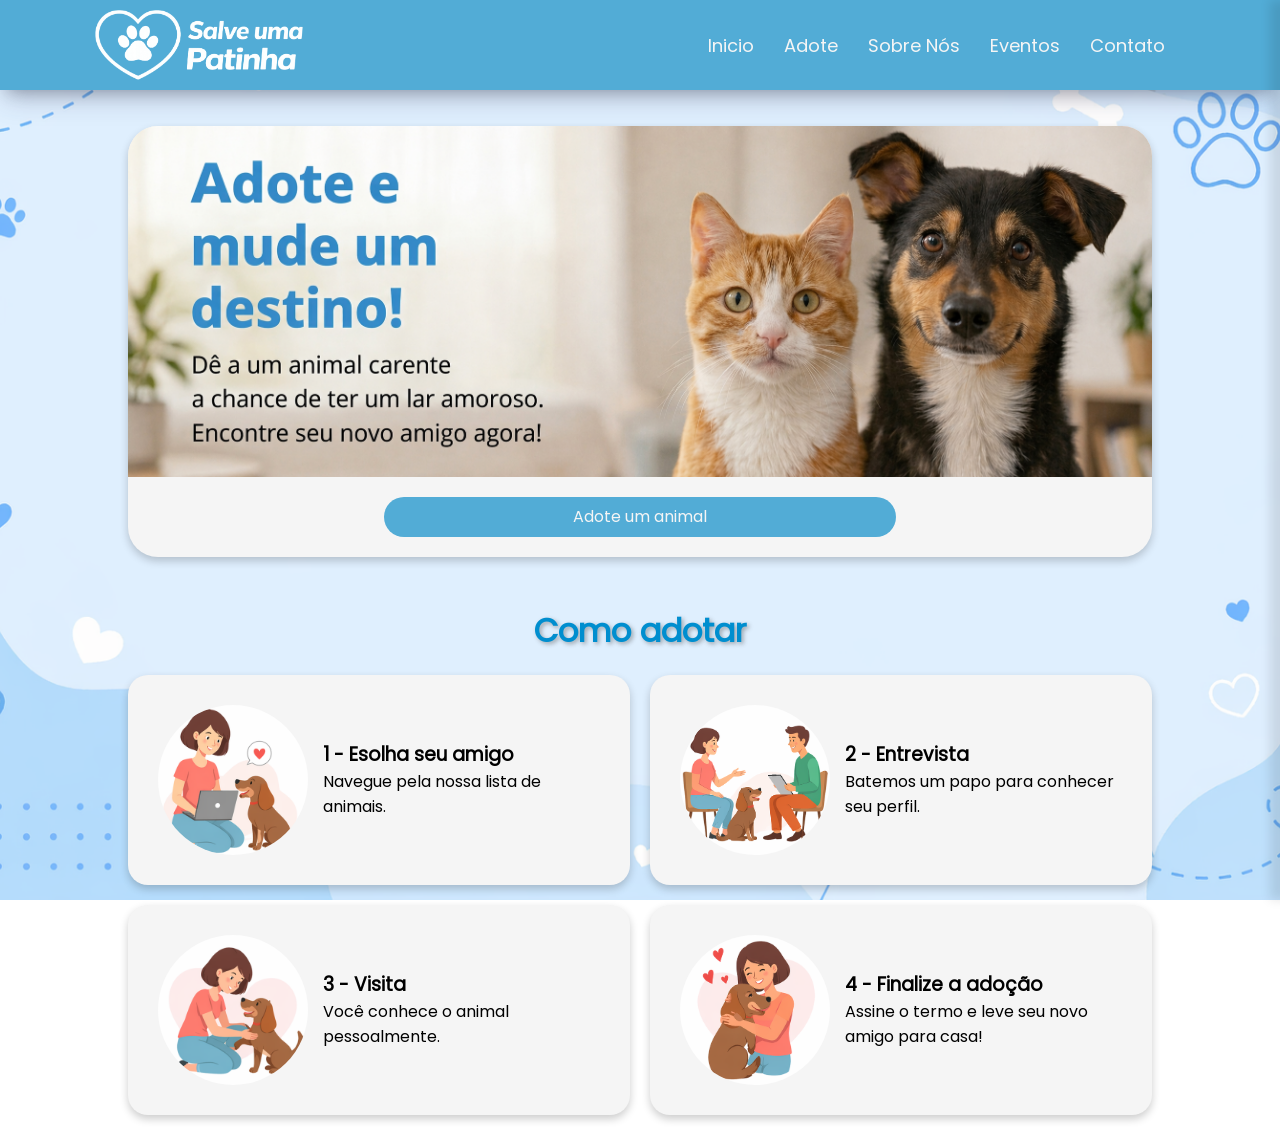
==== commit 73eb5391: "Atualização da logo" ====
--- a/index.html
+++ b/index.html
@@ -13,7 +13,7 @@
     <!--Menu de Navegação-->
     <nav>
         <div>
-            <a href="index.html" class="logo"><img src="imagens/Logo Completa.png" alt="logo da página"></a>
+            <a href="index.html" class="logo"><img src="imagens/Logo Completa branca.png" alt="logo da página"></a>
         </div>
         <ul>
             <li onclick="abrirMenu()" class="esconder-pc"><a href="#" class="icone">&#9776;</a></li>
--- a/style.css
+++ b/style.css
@@ -31,7 +31,7 @@
     display: flex;
     align-items: center;
     justify-content: space-between;
-    padding: 3rem 5rem;
+    padding: 2.5rem 5rem;
     margin-bottom: 1rem;
     background-color: rgb(82, 172, 214);
     box-shadow: rgba(50, 50, 93, 0.25) 0px 13px 27px -5px, rgba(0, 0, 0, 0.3) 0px 8px 16px -8px;
@@ -41,10 +41,10 @@
     display: flex;
     align-items: center;
     justify-content: center;
-
-    img {
-        width: 10rem;
-    }
+}
+
+nav .logo img {
+    width: 13rem;
 }
 
 nav .logo:hover {
@@ -109,16 +109,17 @@
 
     /* ANIMAÇÃO */
     transition: transform 0.5s cubic-bezier(0.22, 1, 0.36, 1);
-
-    a {
-        color: whitesmoke;
-    }
-
-    a:active {
-        color: rgb(82, 172, 214);
-        background-color: whitesmoke;
-    }
-}
+}
+
+.menu-lateral a {
+    color: whitesmoke;
+}
+
+.menu-lateral a:active {
+    color: rgb(82, 172, 214);
+    background-color: whitesmoke;
+}
+
 
 .menu-lateral.abrir {
     transform: translateX(0);
@@ -397,11 +398,11 @@
     background-color: whitesmoke;
     border-radius: 1.25rem;
     box-shadow: 0 0.25rem 0.5rem rgba(0, 0, 0, 0.2);
-
-    h1 {
-        font-size: 2rem;
-        color: rgb(0, 142, 207);
-    }
+}
+
+.caixaContato h1 {
+    font-size: 2rem;
+    color: rgb(0, 142, 207);
 }
 
 .formulario {
@@ -411,103 +412,116 @@
     width: 50%;
     align-items: flex-start;
     justify-content: center;
-
-
-    form {
-        width: 100%;
-        height: auto;
-        display: flex;
-        flex-direction: column;
-        align-items: center;
-        justify-content: center;
-        margin: 1rem 1rem;
-
-        h1 {
-            text-align: center;
-        }
-
-        label {
-            padding: 10px;
-        }
-
-        input {
-            width: 20rem;
-            padding: 5px 10px 5px 10px;
-            background: white;
-            border: none;
-            border-radius: 0.8rem;
-            box-shadow: 0 0.5rem 1rem rgba(0, 0, 0, 0.2);
-
-        }
-
-
-        textarea {
-            width: 20rem;
-            height: 8rem;
-            padding: 5px 10px 5px 10px;
-            resize: none;
-            background: white;
-            border: none;
-            border-radius: 0.8rem;
-            box-shadow: 0 0.5rem 1rem rgba(0, 0, 0, 0.2);
-        }
-
-        input::placeholder,
-        textarea::placeholder {
-            color: rgb(82, 172, 214);
-            font-size: 18px;
-            font-family: "Poppins";
-            opacity: 1;
-            padding: 0;
-            margin: 10px;
-            text-align: center;
-        }
-
-        input,
-        textarea {
-            border: 2px solid transparent;
-            transition: 0.5s;
-        }
-
-        input:focus,
-        textarea:focus {
-            outline: none;
-            border: 2px solid rgb(82, 172, 214);
-            box-shadow: none;
-        }
-    }
-
-    .btn {
-        display: flex;
-        flex-wrap: wrap;
-        justify-content: center;
-        align-items: center;
-        gap: 0.5rem;
-        margin-top: 2rem;
-
-        width: 100%;
-
-        button {
-            width: 8rem;
-            padding: 0.5rem 0 0.5rem 0;
-            border: none;
-            border-radius: 1.5rem;
-            cursor: pointer;
-            box-shadow: 0 0.5rem 1rem rgba(0, 0, 0, 0.2);
-            background: white;
-            color: rgb(82, 172, 214);
-            font-size: 18px;
-            font-family: "Poppins";
-            opacity: 1;
-            text-align: center;
-            transition: 0.5s;
-            border: 2px solid rgb(82, 172, 214);
-        }
-    }
-
-    .btn button:hover {
-        transform: scale(0.80);
-    }
+}
+
+.formulario {
+    display: flex;
+    flex-direction: column;
+    flex-wrap: wrap;
+    width: 50%;
+    align-items: flex-start;
+    justify-content: center;
+}
+
+.formulario form {
+    width: 100%;
+    height: auto;
+
+    display: flex;
+    flex-direction: column;
+    align-items: center;
+    justify-content: center;
+
+    margin: 1rem 1rem;
+}
+
+.formulario form h1 {
+    text-align: center;
+}
+
+.formulario form label {
+    padding: 10px;
+}
+
+.formulario form input {
+    width: 20rem;
+    padding: 5px 10px;
+    background: white;
+    border: none;
+    border-radius: 0.8rem;
+    box-shadow: 0 0.5rem 1rem rgba(0, 0, 0, 0.2);
+}
+
+.formulario form textarea {
+    width: 20rem;
+    height: 8rem;
+    padding: 5px 10px;
+    resize: none;
+    background: white;
+    border: none;
+    border-radius: 0.8rem;
+    box-shadow: 0 0.5rem 1rem rgba(0, 0, 0, 0.2);
+}
+
+.formulario form input::placeholder,
+.formulario form textarea::placeholder {
+    color: rgb(82, 172, 214);
+    font-size: 18px;
+    font-family: "Poppins";
+    opacity: 1;
+    text-align: center;
+}
+
+.formulario form input,
+.formulario form textarea {
+    border: 2px solid transparent;
+    transition: 0.5s;
+}
+
+.formulario form input:focus,
+.formulario form textarea:focus {
+    outline: none;
+    border: 2px solid rgb(82, 172, 214);
+    box-shadow: none;
+}
+
+.btn {
+    display: flex;
+    flex-wrap: wrap;
+    justify-content: center;
+    align-items: center;
+    gap: 0.5rem;
+
+    margin-top: 2rem;
+
+    width: 100%;
+}
+
+.btn button {
+    width: 8rem;
+    padding: 0.5rem 0;
+    border: none;
+    border-radius: 1.5rem;
+    cursor: pointer;
+
+    box-shadow:
+        0 0.5rem 1rem rgba(0, 0, 0, 0.2);
+
+    background: white;
+    color: rgb(82, 172, 214);
+
+    font-size: 18px;
+    font-family: "Poppins";
+
+    text-align: center;
+
+    transition: 0.5s;
+
+    border: 2px solid rgb(82, 172, 214);
+}
+
+.btn button:active {
+    transform: scale(0.80);
 }
 
 /*CONTAINER PARA TÍTULO + ÍCONES */
